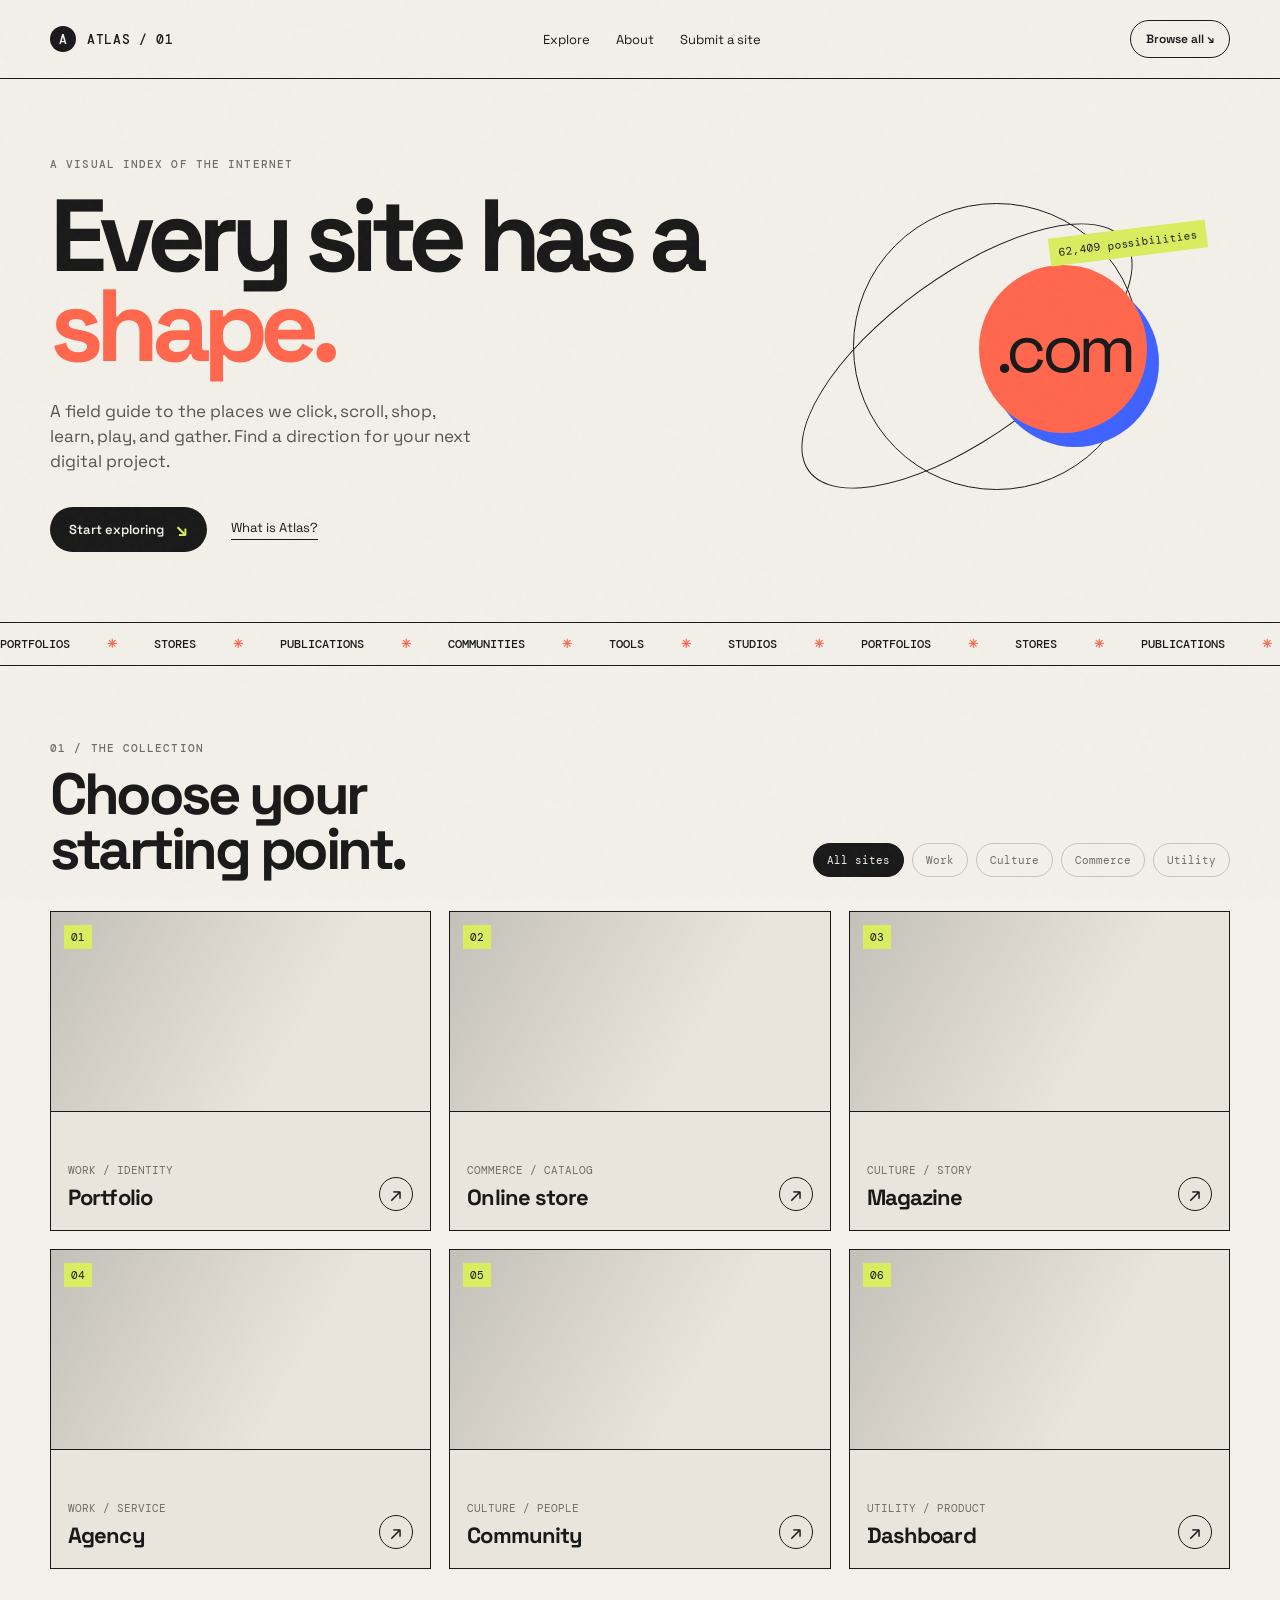
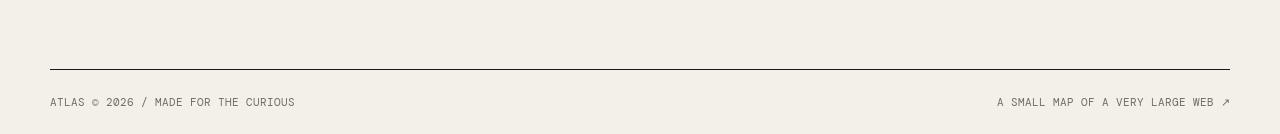
==== index.html @ c376e437 "wrote the home page." ====
<!doctype html>
<html lang="en">
<head>
	<meta charset="UTF-8">
	<meta name="viewport" content="width=device-width, initial-scale=1.0">
	<title>Atlas / Every kind of website</title>
	<style>
		@import url('https://fonts.googleapis.com/css2?family=DM+Mono:wght@400;500&family=Space+Grotesk:wght@400;500;600;700&display=swap');

		:root { --ink: #191919; --paper: #f3f0e9; --line: #c9c3b8; --coral: #ff674d; --blue: #3f62ff; --lime: #d9ed60; --muted: #716d65; }
		* { box-sizing: border-box; }
		body { margin: 0; color: var(--ink); background: var(--paper); font-family: 'Space Grotesk', sans-serif; }
		body:before { content: ''; position: fixed; inset: 0; pointer-events: none; opacity: .27; background-image: url("data:image/svg+xml,%3Csvg viewBox='0 0 180 180' xmlns='http://www.w3.org/2000/svg'%3E%3Cfilter id='n'%3E%3CfeTurbulence type='fractalNoise' baseFrequency='.8' numOctaves='2' stitchTiles='stitch'/%3E%3C/filter%3E%3Crect width='100%25' height='100%25' filter='url(%23n)' opacity='.1'/%3E%3C/svg%3E"); z-index: 10; }
		.wrap { width: min(1180px, calc(100% - 40px)); margin: auto; }
		header { border-bottom: 1px solid var(--ink); padding: 20px 0; }
		nav { display: flex; align-items: center; justify-content: space-between; gap: 20px; }
		.logo { display: flex; gap: 11px; align-items: center; font: 500 13px 'DM Mono', monospace; letter-spacing: .05em; }
		.logo-mark { width: 26px; height: 26px; display: grid; place-items: center; color: var(--paper); background: var(--ink); border-radius: 50%; font-weight: 500; }
		.nav-links { display: flex; gap: 26px; font-size: 13px; }
		a { color: inherit; text-decoration: none; }
		.nav-cta { padding: 10px 15px; border: 1px solid var(--ink); border-radius: 100px; font-size: 12px; font-weight: 600; }
		.hero { min-height: 535px; display: grid; grid-template-columns: 1.18fr .82fr; align-items: center; gap: 60px; padding: 78px 0 70px; }
		.eyebrow, .meta { font: 500 11px 'DM Mono', monospace; text-transform: uppercase; letter-spacing: .1em; color: var(--muted); }
		h1 { font-size: clamp(58px, 8vw, 105px); letter-spacing: -.075em; line-height: .88; margin: 20px 0 28px; max-width: 750px; }
		h1 em { color: var(--coral); font-style: normal; }
		.hero-copy { max-width: 430px; color: #57534c; font-size: 17px; line-height: 1.45; }
		.hero-actions { display: flex; align-items: center; gap: 24px; margin-top: 34px; }
		.button { display: inline-flex; align-items: center; gap: 12px; border: 0; cursor: pointer; padding: 14px 19px; font: 600 13px 'Space Grotesk'; background: var(--ink); color: var(--paper); border-radius: 100px; }
		.button span { color: var(--lime); font-size: 19px; line-height: 0; }
		.text-link { border-bottom: 1px solid var(--ink); padding-bottom: 3px; font-size: 13px; }
		.orbit { position: relative; min-height: 360px; }
		.orbit:before { content: ''; position: absolute; width: 285px; height: 285px; border: 1px solid var(--ink); border-radius: 50%; left: 18%; top: 8%; }
		.orbit:after { content: ''; position: absolute; width: 390px; height: 160px; border: 1px solid var(--ink); border-radius: 50%; transform: rotate(-36deg); left: 0; top: 28%; }
		.planet { position: absolute; z-index: 1; width: 168px; height: 168px; border-radius: 50%; background: var(--coral); right: 18%; top: 25%; display: grid; place-items: center; font-size: 68px; letter-spacing: -.08em; color: var(--ink); box-shadow: 12px 14px 0 var(--blue); }
		.orbit-label { position: absolute; z-index: 2; font: 11px 'DM Mono'; background: var(--lime); padding: 7px 9px; transform: rotate(-7deg); top: 15%; right: 5%; }
		.marquee { border-top: 1px solid var(--ink); border-bottom: 1px solid var(--ink); overflow: hidden; white-space: nowrap; padding: 13px 0; font: 500 12px 'DM Mono'; }
		.marquee div { animation: slide 22s linear infinite; display: inline-block; }
		.marquee b { color: var(--coral); padding: 0 30px; }
		@keyframes slide { to { transform: translateX(-30%); } }
		.explore { padding: 75px 0 100px; }
		.section-head { display: flex; justify-content: space-between; align-items: end; margin-bottom: 34px; }
		h2 { font-size: clamp(32px, 5vw, 58px); letter-spacing: -.06em; line-height: .95; margin: 12px 0 0; }
		.filters { display: flex; flex-wrap: wrap; gap: 8px; justify-content: end; }
		.filter { padding: 9px 13px; background: transparent; border: 1px solid var(--line); border-radius: 100px; font: 11px 'DM Mono'; color: var(--muted); cursor: pointer; }
		.filter.active, .filter:hover { background: var(--ink); color: var(--paper); border-color: var(--ink); }
		.grid { display: grid; grid-template-columns: repeat(3, 1fr); gap: 18px; }
		.card { border: 1px solid var(--ink); min-height: 320px; display: flex; flex-direction: column; background: #e9e5dc; transition: transform .25s, opacity .25s; }
		.card:hover { transform: translateY(-6px); }
		.card.hidden { display: none; }
		.preview { height: 200px; position: relative; overflow: hidden; background-size: cover; background-position: center; border-bottom: 1px solid var(--ink); }
		.preview:after { content: ''; position: absolute; inset: 0; background: linear-gradient(120deg, rgba(25,25,25,.18), transparent 65%); }
		.preview.one { background-image: url('https://images.unsplash.com/photo-1497366754035-f200968a6e72?auto=format&fit=crop&w=900&q=80'); }
		.preview.two { background-image: url('https://images.unsplash.com/photo-1516321318423-f06f85e504b3?auto=format&fit=crop&w=900&q=80'); }
		.preview.three { background-image: url('https://images.unsplash.com/photo-1542744173-8e7e53415bb0?auto=format&fit=crop&w=900&q=80'); }
		.preview.four { background-image: url('https://images.unsplash.com/photo-1556761175-b413da4baf72?auto=format&fit=crop&w=900&q=80'); }
		.preview.five { background-image: url('https://images.unsplash.com/photo-1517245386807-bb43f82c33c4?auto=format&fit=crop&w=900&q=80'); }
		.preview.six { background-image: url('https://images.unsplash.com/photo-1524758631624-e2822e304c36?auto=format&fit=crop&w=900&q=80'); }
		.card-number { position: absolute; z-index: 1; top: 13px; left: 13px; background: var(--lime); padding: 5px 7px; font: 11px 'DM Mono'; }
		.card-body { padding: 17px 17px 19px; display: flex; justify-content: space-between; align-items: end; flex: 1; gap: 15px; }
		.card h3 { font-size: 22px; letter-spacing: -.04em; margin: 6px 0 0; }
		.card p { font: 11px 'DM Mono'; color: var(--muted); margin: 0; }
		.arrow { width: 34px; height: 34px; flex: 0 0 auto; border: 1px solid var(--ink); border-radius: 50%; display: grid; place-items: center; font-size: 20px; }
		footer { border-top: 1px solid var(--ink); padding: 25px 0; display: flex; justify-content: space-between; font: 11px 'DM Mono'; color: var(--muted); }
		@media (max-width: 760px) { .wrap { width: min(100% - 28px, 520px); } .nav-links { display: none; } .hero { display: block; min-height: auto; padding: 65px 0 30px; } h1 { font-size: 65px; } .orbit { transform: scale(.78); transform-origin: top center; margin: 0 -50px -80px; } .section-head { display: block; } .filters { justify-content: start; margin-top: 22px; } .grid { grid-template-columns: 1fr; } footer { gap: 20px; flex-wrap: wrap; } }
	</style>
</head>
<body>
	<header><div class="wrap"><nav><a class="logo" href="#top"><span class="logo-mark">A</span> ATLAS / 01</a><div class="nav-links"><a href="#explore">Explore</a><a href="#about">About</a><a href="#contact">Submit a site</a></div><a class="nav-cta" href="#explore">Browse all <span aria-hidden="true">↘</span></a></nav></div></header>
	<main id="top">
		<section class="hero wrap"><div><div class="eyebrow">A visual index of the internet</div><h1>Every site has a <em>shape.</em></h1><p class="hero-copy">A field guide to the places we click, scroll, shop, learn, play, and gather. Find a direction for your next digital project.</p><div class="hero-actions"><a class="button" href="#explore">Start exploring <span>↘</span></a><a class="text-link" href="#about">What is Atlas?</a></div></div><div class="orbit" aria-hidden="true"><span class="orbit-label">62,409 possibilities</span><div class="planet">.com</div></div></section>
		<div class="marquee"><div>PORTFOLIOS <b>✳</b> STORES <b>✳</b> PUBLICATIONS <b>✳</b> COMMUNITIES <b>✳</b> TOOLS <b>✳</b> STUDIOS <b>✳</b> PORTFOLIOS <b>✳</b> STORES <b>✳</b> PUBLICATIONS <b>✳</b></div></div>
		<section class="explore wrap" id="explore"><div class="section-head"><div><div class="eyebrow">01 / The collection</div><h2>Choose your<br>starting point.</h2></div><div class="filters" role="group" aria-label="Filter website types"><button class="filter active" data-filter="all">All sites</button><button class="filter" data-filter="work">Work</button><button class="filter" data-filter="culture">Culture</button><button class="filter" data-filter="commerce">Commerce</button><button class="filter" data-filter="utility">Utility</button></div></div>
			<div class="grid">
				<article class="card" data-type="work"><div class="preview one"><span class="card-number">01</span></div><div class="card-body"><div><p>WORK / IDENTITY</p><h3>Portfolio</h3></div><span class="arrow">↗</span></div></article>
				<article class="card" data-type="commerce"><div class="preview two"><span class="card-number">02</span></div><div class="card-body"><div><p>COMMERCE / CATALOG</p><h3>Online store</h3></div><span class="arrow">↗</span></div></article>
				<article class="card" data-type="culture"><div class="preview three"><span class="card-number">03</span></div><div class="card-body"><div><p>CULTURE / STORY</p><h3>Magazine</h3></div><span class="arrow">↗</span></div></article>
				<article class="card" data-type="work"><div class="preview four"><span class="card-number">04</span></div><div class="card-body"><div><p>WORK / SERVICE</p><h3>Agency</h3></div><span class="arrow">↗</span></div></article>
				<article class="card" data-type="culture"><div class="preview five"><span class="card-number">05</span></div><div class="card-body"><div><p>CULTURE / PEOPLE</p><h3>Community</h3></div><span class="arrow">↗</span></div></article>
				<article class="card" data-type="utility"><div class="preview six"><span class="card-number">06</span></div><div class="card-body"><div><p>UTILITY / PRODUCT</p><h3>Dashboard</h3></div><span class="arrow">↗</span></div></article>
			</div>
		</section>
	</main>
	<footer class="wrap" id="about"><span>ATLAS © 2026 / MADE FOR THE CURIOUS</span><span id="contact">A SMALL MAP OF A VERY LARGE WEB ↗</span></footer>
	<script>
		const filters = document.querySelectorAll('.filter');
		const cards = document.querySelectorAll('.card');
		filters.forEach((filter) => filter.addEventListener('click', () => {
			filters.forEach((item) => item.classList.remove('active'));
			filter.classList.add('active');
			const selected = filter.dataset.filter;
			cards.forEach((card) => card.classList.toggle('hidden', selected !== 'all' && card.dataset.type !== selected));
		}));
	</script>
</body>
</html>
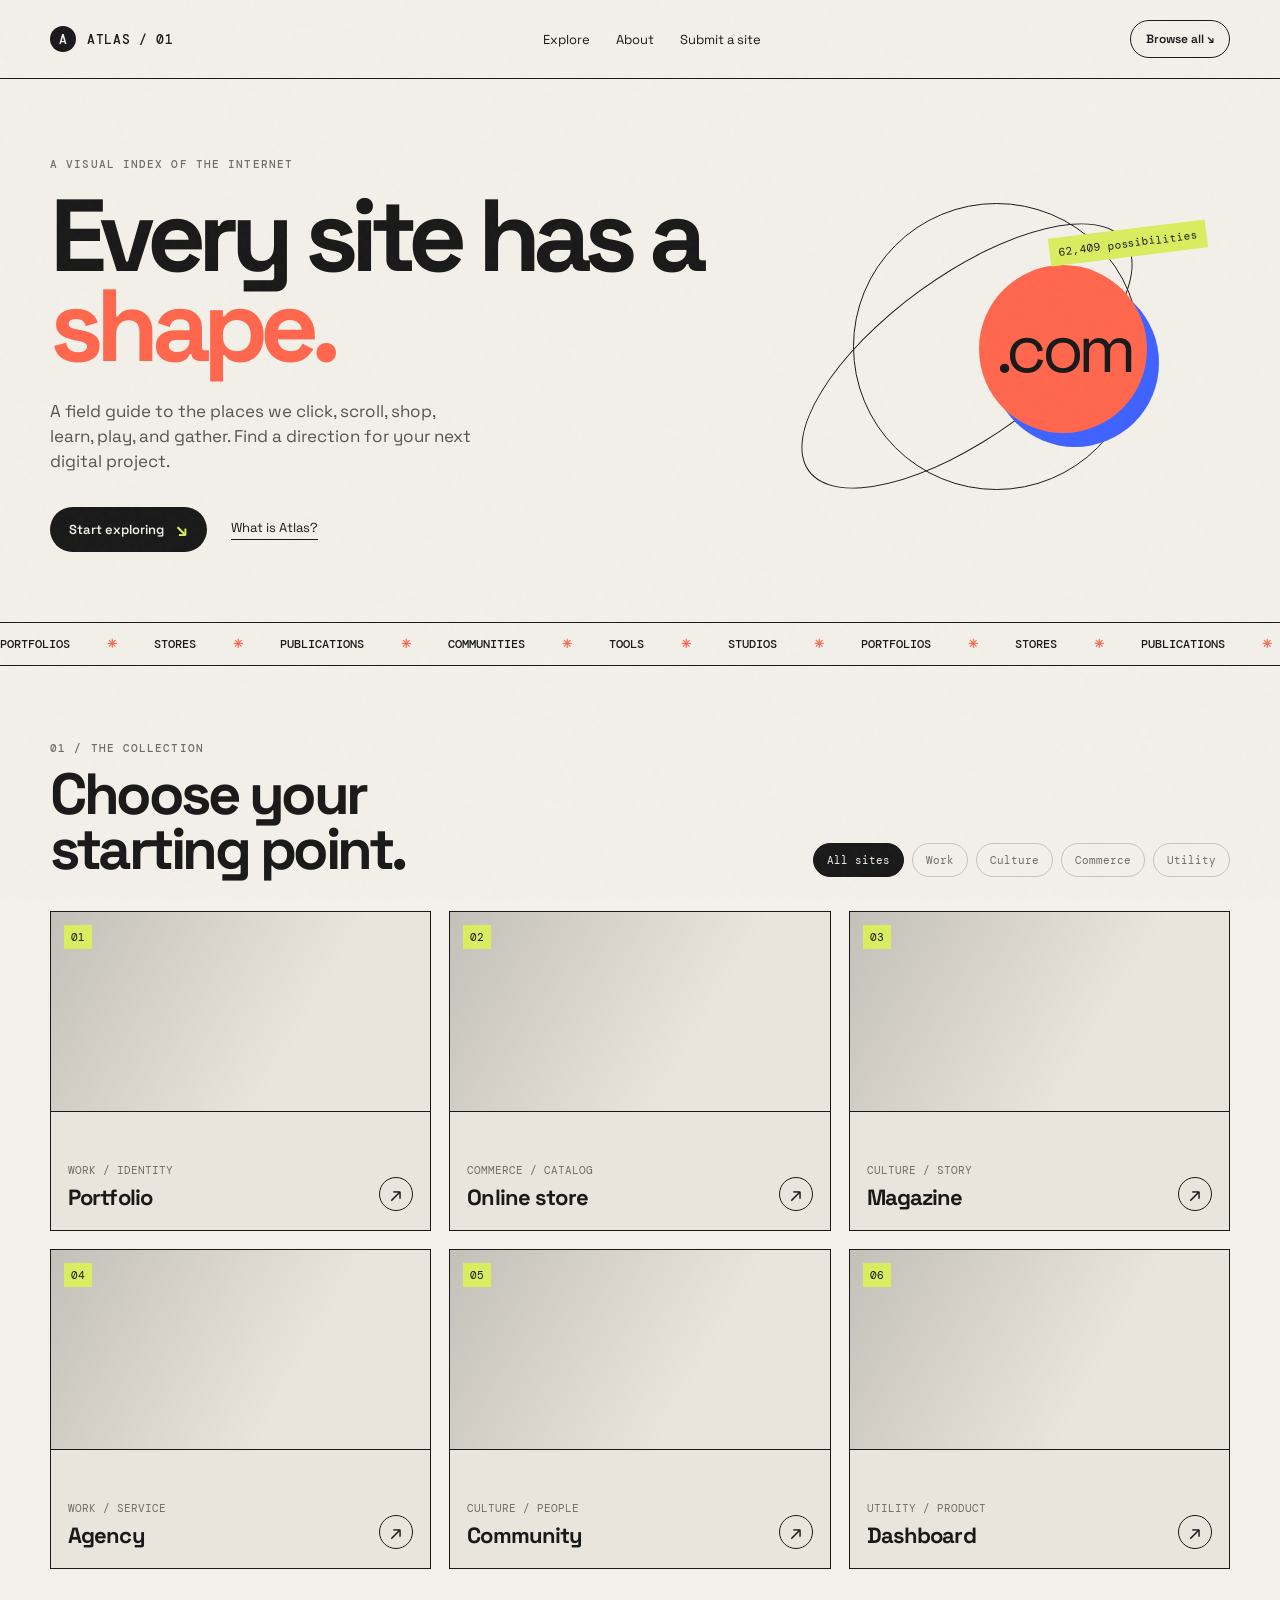
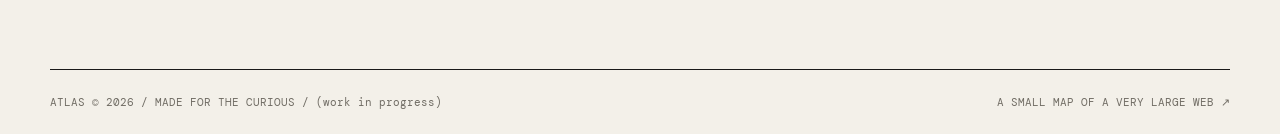
==== commit bef3ded4: "added footer text to include "work in progress"" ====
--- a/index.html
+++ b/index.html
@@ -80,7 +80,7 @@
 			</div>
 		</section>
 	</main>
-	<footer class="wrap" id="about"><span>ATLAS © 2026 / MADE FOR THE CURIOUS</span><span id="contact">A SMALL MAP OF A VERY LARGE WEB ↗</span></footer>
+	<footer class="wrap" id="about"><span>ATLAS © 2026 / MADE FOR THE CURIOUS / (work in progress)</span><span id="contact">A SMALL MAP OF A VERY LARGE WEB ↗</span></footer>
 	<script>
 		const filters = document.querySelectorAll('.filter');
 		const cards = document.querySelectorAll('.card');
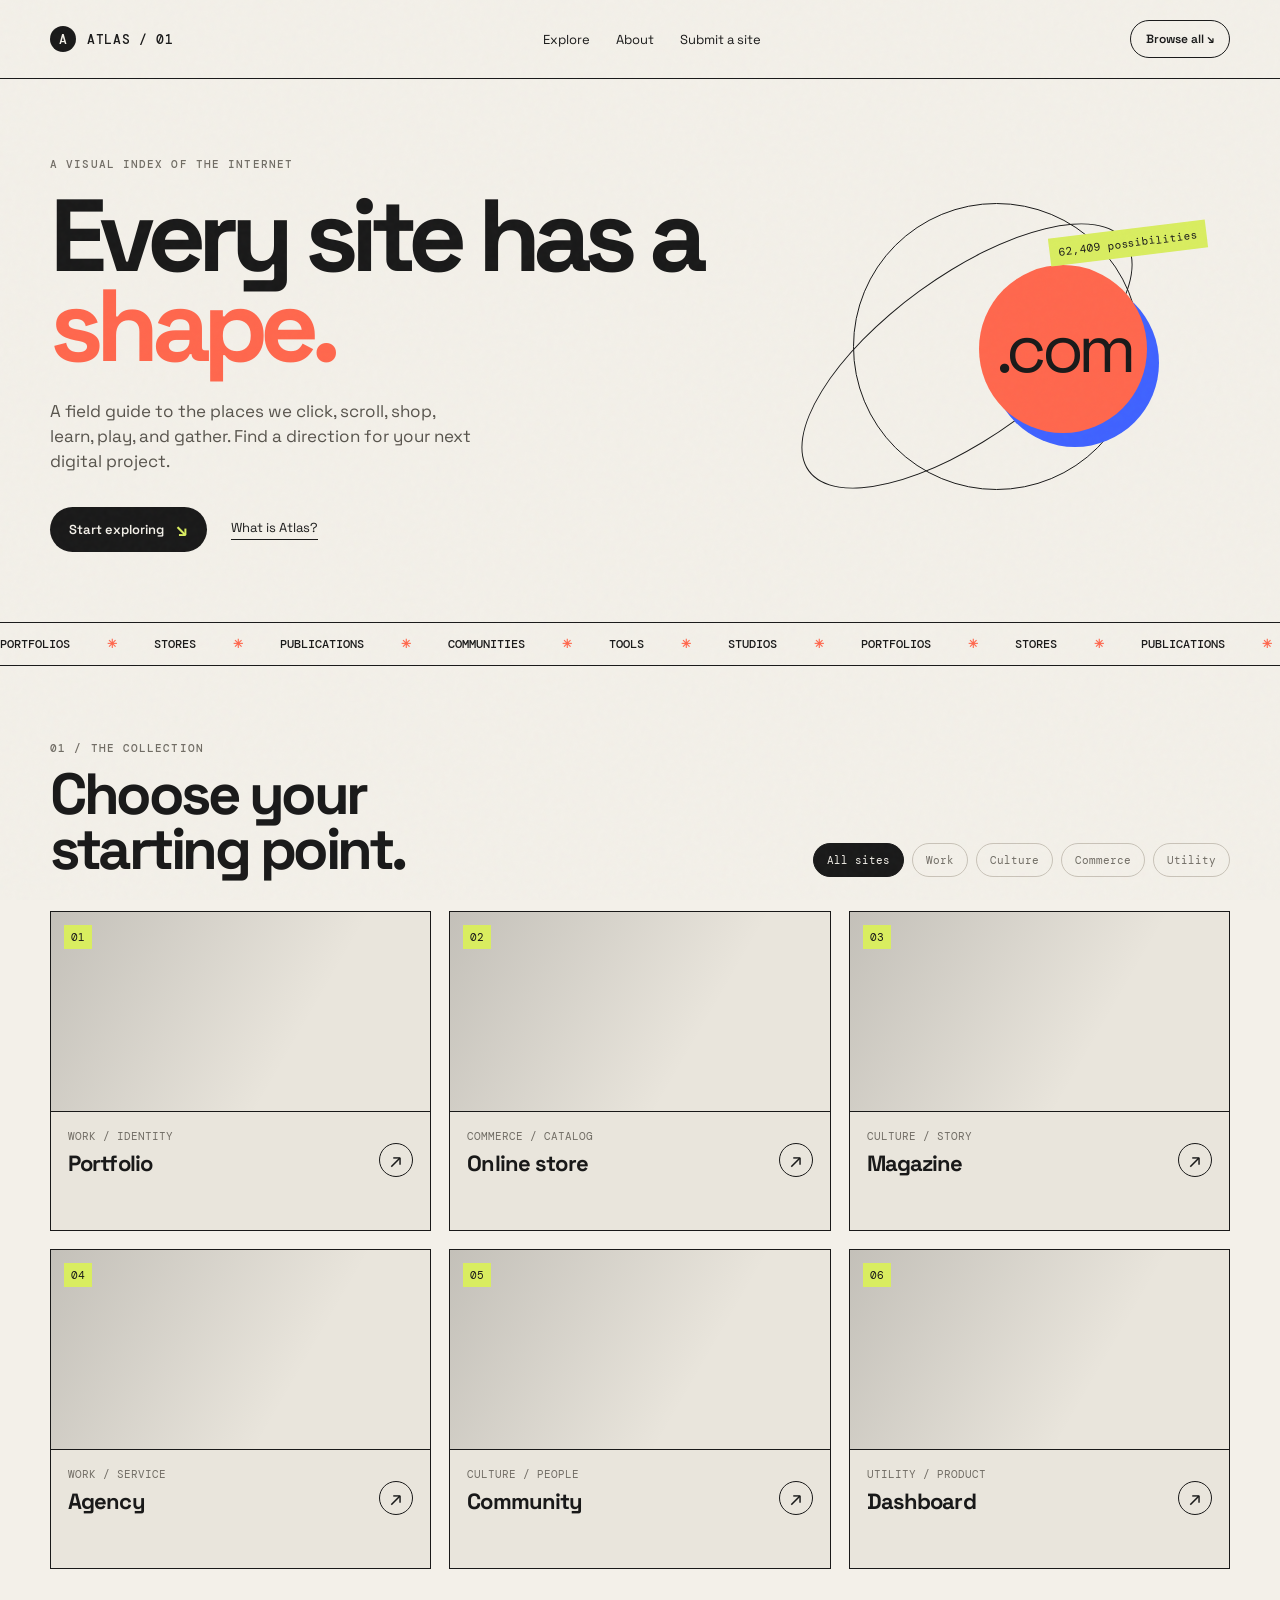
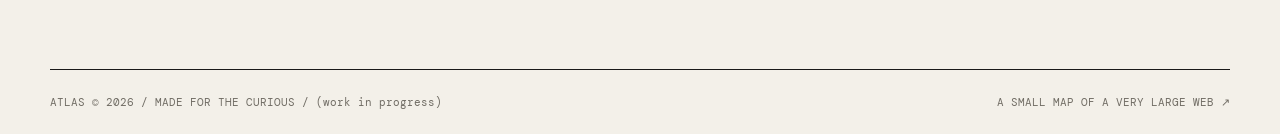
==== commit 47f49ba4: "added pages outside the landing page" ====
--- a/index.html
+++ b/index.html
@@ -47,6 +47,7 @@
 		.card { border: 1px solid var(--ink); min-height: 320px; display: flex; flex-direction: column; background: #e9e5dc; transition: transform .25s, opacity .25s; }
 		.card:hover { transform: translateY(-6px); }
 		.card.hidden { display: none; }
+		.card-link { display: block; height: 100%; color: inherit; text-decoration: none; }
 		.preview { height: 200px; position: relative; overflow: hidden; background-size: cover; background-position: center; border-bottom: 1px solid var(--ink); }
 		.preview:after { content: ''; position: absolute; inset: 0; background: linear-gradient(120deg, rgba(25,25,25,.18), transparent 65%); }
 		.preview.one { background-image: url('https://images.unsplash.com/photo-1497366754035-f200968a6e72?auto=format&fit=crop&w=900&q=80'); }
@@ -71,12 +72,12 @@
 		<div class="marquee"><div>PORTFOLIOS <b>✳</b> STORES <b>✳</b> PUBLICATIONS <b>✳</b> COMMUNITIES <b>✳</b> TOOLS <b>✳</b> STUDIOS <b>✳</b> PORTFOLIOS <b>✳</b> STORES <b>✳</b> PUBLICATIONS <b>✳</b></div></div>
 		<section class="explore wrap" id="explore"><div class="section-head"><div><div class="eyebrow">01 / The collection</div><h2>Choose your<br>starting point.</h2></div><div class="filters" role="group" aria-label="Filter website types"><button class="filter active" data-filter="all">All sites</button><button class="filter" data-filter="work">Work</button><button class="filter" data-filter="culture">Culture</button><button class="filter" data-filter="commerce">Commerce</button><button class="filter" data-filter="utility">Utility</button></div></div>
 			<div class="grid">
-				<article class="card" data-type="work"><div class="preview one"><span class="card-number">01</span></div><div class="card-body"><div><p>WORK / IDENTITY</p><h3>Portfolio</h3></div><span class="arrow">↗</span></div></article>
-				<article class="card" data-type="commerce"><div class="preview two"><span class="card-number">02</span></div><div class="card-body"><div><p>COMMERCE / CATALOG</p><h3>Online store</h3></div><span class="arrow">↗</span></div></article>
-				<article class="card" data-type="culture"><div class="preview three"><span class="card-number">03</span></div><div class="card-body"><div><p>CULTURE / STORY</p><h3>Magazine</h3></div><span class="arrow">↗</span></div></article>
-				<article class="card" data-type="work"><div class="preview four"><span class="card-number">04</span></div><div class="card-body"><div><p>WORK / SERVICE</p><h3>Agency</h3></div><span class="arrow">↗</span></div></article>
-				<article class="card" data-type="culture"><div class="preview five"><span class="card-number">05</span></div><div class="card-body"><div><p>CULTURE / PEOPLE</p><h3>Community</h3></div><span class="arrow">↗</span></div></article>
-				<article class="card" data-type="utility"><div class="preview six"><span class="card-number">06</span></div><div class="card-body"><div><p>UTILITY / PRODUCT</p><h3>Dashboard</h3></div><span class="arrow">↗</span></div></article>
+				<article class="card" data-type="work"><a class="card-link" href="portfolio.html"><div class="preview one"><span class="card-number">01</span></div><div class="card-body"><div><p>WORK / IDENTITY</p><h3>Portfolio</h3></div><span class="arrow">↗</span></div></a></article>
+				<article class="card" data-type="commerce"><a class="card-link" href="store.html"><div class="preview two"><span class="card-number">02</span></div><div class="card-body"><div><p>COMMERCE / CATALOG</p><h3>Online store</h3></div><span class="arrow">↗</span></div></a></article>
+				<article class="card" data-type="culture"><a class="card-link" href="magazine.html"><div class="preview three"><span class="card-number">03</span></div><div class="card-body"><div><p>CULTURE / STORY</p><h3>Magazine</h3></div><span class="arrow">↗</span></div></a></article>
+				<article class="card" data-type="work"><a class="card-link" href="agency.html"><div class="preview four"><span class="card-number">04</span></div><div class="card-body"><div><p>WORK / SERVICE</p><h3>Agency</h3></div><span class="arrow">↗</span></div></a></article>
+				<article class="card" data-type="culture"><a class="card-link" href="community.html"><div class="preview five"><span class="card-number">05</span></div><div class="card-body"><div><p>CULTURE / PEOPLE</p><h3>Community</h3></div><span class="arrow">↗</span></div></a></article>
+				<article class="card" data-type="utility"><a class="card-link" href="dashboard.html"><div class="preview six"><span class="card-number">06</span></div><div class="card-body"><div><p>UTILITY / PRODUCT</p><h3>Dashboard</h3></div><span class="arrow">↗</span></div></a></article>
 			</div>
 		</section>
 	</main>
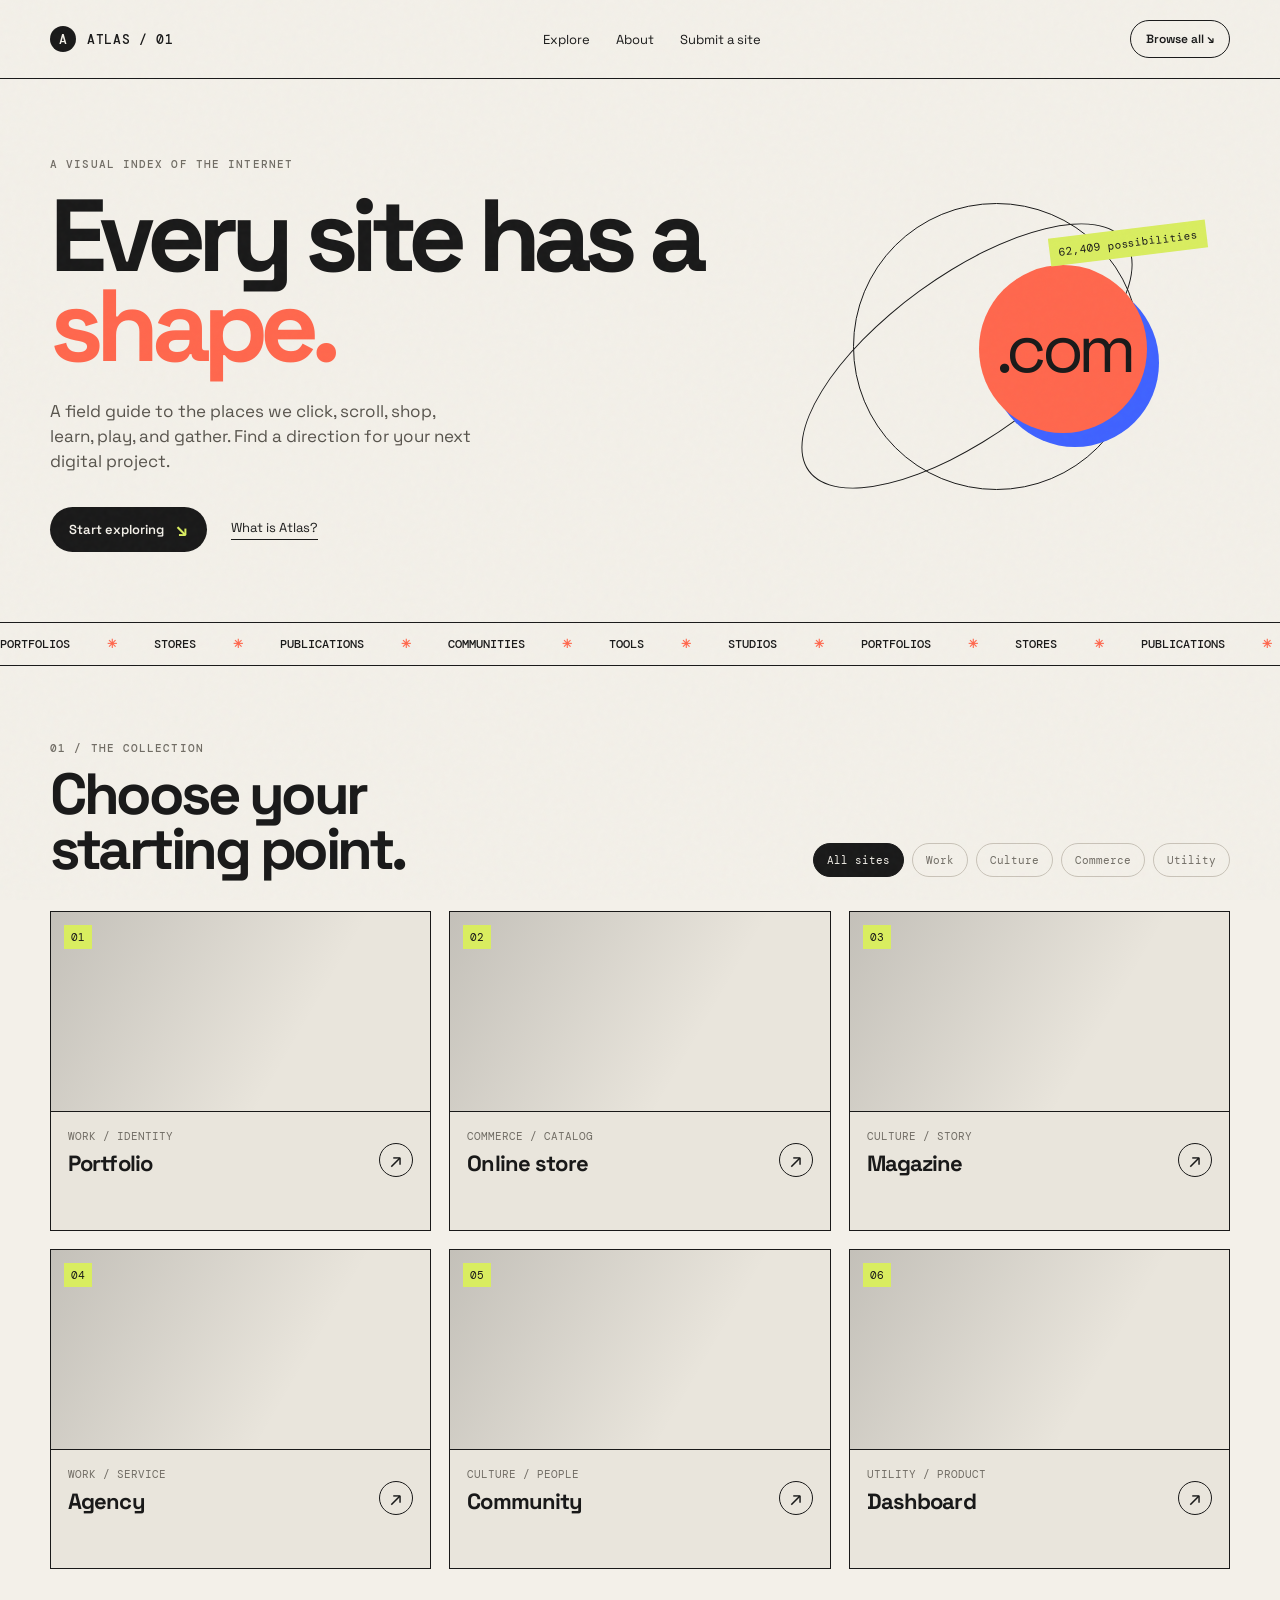
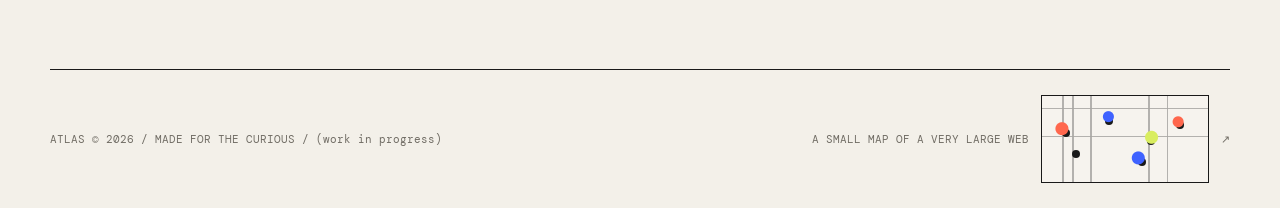
==== commit a1463efc: "added map.html file and added a link to the map in the footer of index.html" ====
--- a/index.html
+++ b/index.html
@@ -61,8 +61,32 @@
 		.card h3 { font-size: 22px; letter-spacing: -.04em; margin: 6px 0 0; }
 		.card p { font: 11px 'DM Mono'; color: var(--muted); margin: 0; }
 		.arrow { width: 34px; height: 34px; flex: 0 0 auto; border: 1px solid var(--ink); border-radius: 50%; display: grid; place-items: center; font-size: 20px; }
-		footer { border-top: 1px solid var(--ink); padding: 25px 0; display: flex; justify-content: space-between; font: 11px 'DM Mono'; color: var(--muted); }
-		@media (max-width: 760px) { .wrap { width: min(100% - 28px, 520px); } .nav-links { display: none; } .hero { display: block; min-height: auto; padding: 65px 0 30px; } h1 { font-size: 65px; } .orbit { transform: scale(.78); transform-origin: top center; margin: 0 -50px -80px; } .section-head { display: block; } .filters { justify-content: start; margin-top: 22px; } .grid { grid-template-columns: 1fr; } footer { gap: 20px; flex-wrap: wrap; } }
+		footer { border-top: 1px solid var(--ink); padding: 25px 0; display: flex; justify-content: space-between; align-items: center; font: 11px 'DM Mono'; color: var(--muted); }
+		.footer-meta { display: flex; align-items: center; gap: 16px; }
+		.footer-signoff { display: flex; align-items: center; gap: 12px; }
+		.footer-map-link { display: inline-flex; align-items: center; justify-content: center; transition: transform .2s ease; }
+		.footer-map-link:hover { transform: translateY(-2px); }
+		.footer-map {
+			position: relative; width: 168px; height: 88px; border: 1px solid var(--ink); background: rgba(255,255,255,.2); overflow: hidden;
+		}
+		.footer-map:before, .footer-map:after {
+			content: ''; position: absolute; inset: 0;
+		}
+		.footer-map:before {
+			background: linear-gradient(90deg, transparent 0 12%, rgba(25,25,25,.85) 12% 13%, transparent 13% 18%, rgba(25,25,25,.85) 18% 19%, transparent 19% 29%, rgba(25,25,25,.85) 29% 30%, transparent 30% 64%, rgba(25,25,25,.85) 64% 65%, transparent 65% 75%, rgba(25,25,25,.85) 75% 76%, transparent 76% 100%), linear-gradient(transparent 0 14%, rgba(25,25,25,.85) 14% 15%, transparent 15% 39%, rgba(25,25,25,.85) 39% 40%, transparent 40% 47%, rgba(25,25,25,.85) 47% 48%, transparent 48% 100%);
+			opacity: .35;
+		}
+		.footer-map:after {
+			background: radial-gradient(circle at 12% 38%, var(--coral) 0 6px, transparent 7px), radial-gradient(circle at 40% 24%, var(--blue) 0 5px, transparent 6px), radial-gradient(circle at 66% 48%, var(--lime) 0 6px, transparent 7px), radial-gradient(circle at 82% 30%, var(--coral) 0 5px, transparent 6px), radial-gradient(circle at 58% 72%, var(--blue) 0 6px, transparent 7px);
+		}
+		.footer-map .node { position: absolute; width: 8px; height: 8px; background: var(--ink); border-radius: 50%; }
+		.footer-map .n1 { left: 12%; top: 38%; }
+		.footer-map .n2 { left: 38%; top: 24%; }
+		.footer-map .n3 { left: 63%; top: 47%; }
+		.footer-map .n4 { left: 81%; top: 29%; }
+		.footer-map .n5 { left: 58%; top: 72%; }
+		.footer-map .n6 { left: 18%; top: 62%; }
+		@media (max-width: 760px) { .wrap { width: min(100% - 28px, 520px); } .nav-links { display: none; } .hero { display: block; min-height: auto; padding: 65px 0 30px; } h1 { font-size: 65px; } .orbit { transform: scale(.78); transform-origin: top center; margin: 0 -50px -80px; } .section-head { display: block; } .filters { justify-content: start; margin-top: 22px; } .grid { grid-template-columns: 1fr; } footer { gap: 20px; flex-wrap: wrap; } .footer-signoff { width: 100%; justify-content: space-between; } }
 	</style>
 </head>
 <body>
@@ -81,7 +105,23 @@
 			</div>
 		</section>
 	</main>
-	<footer class="wrap" id="about"><span>ATLAS © 2026 / MADE FOR THE CURIOUS / (work in progress)</span><span id="contact">A SMALL MAP OF A VERY LARGE WEB ↗</span></footer>
+	<footer class="wrap" id="about">
+		<div class="footer-meta"><span>ATLAS © 2026 / MADE FOR THE CURIOUS / (work in progress)</span></div>
+		<div class="footer-signoff" id="contact">
+			<span>A SMALL MAP OF A VERY LARGE WEB</span>
+			<a class="footer-map-link" href="map.html" aria-label="Open the interactive map of the internet">
+				<div class="footer-map" aria-hidden="true">
+					<span class="node n1"></span>
+					<span class="node n2"></span>
+					<span class="node n3"></span>
+					<span class="node n4"></span>
+					<span class="node n5"></span>
+					<span class="node n6"></span>
+				</div>
+			</a>
+			<a href="map.html" aria-label="Open the interactive map" aria-hidden="true">↗</a>
+		</div>
+	</footer>
 	<script>
 		const filters = document.querySelectorAll('.filter');
 		const cards = document.querySelectorAll('.card');
